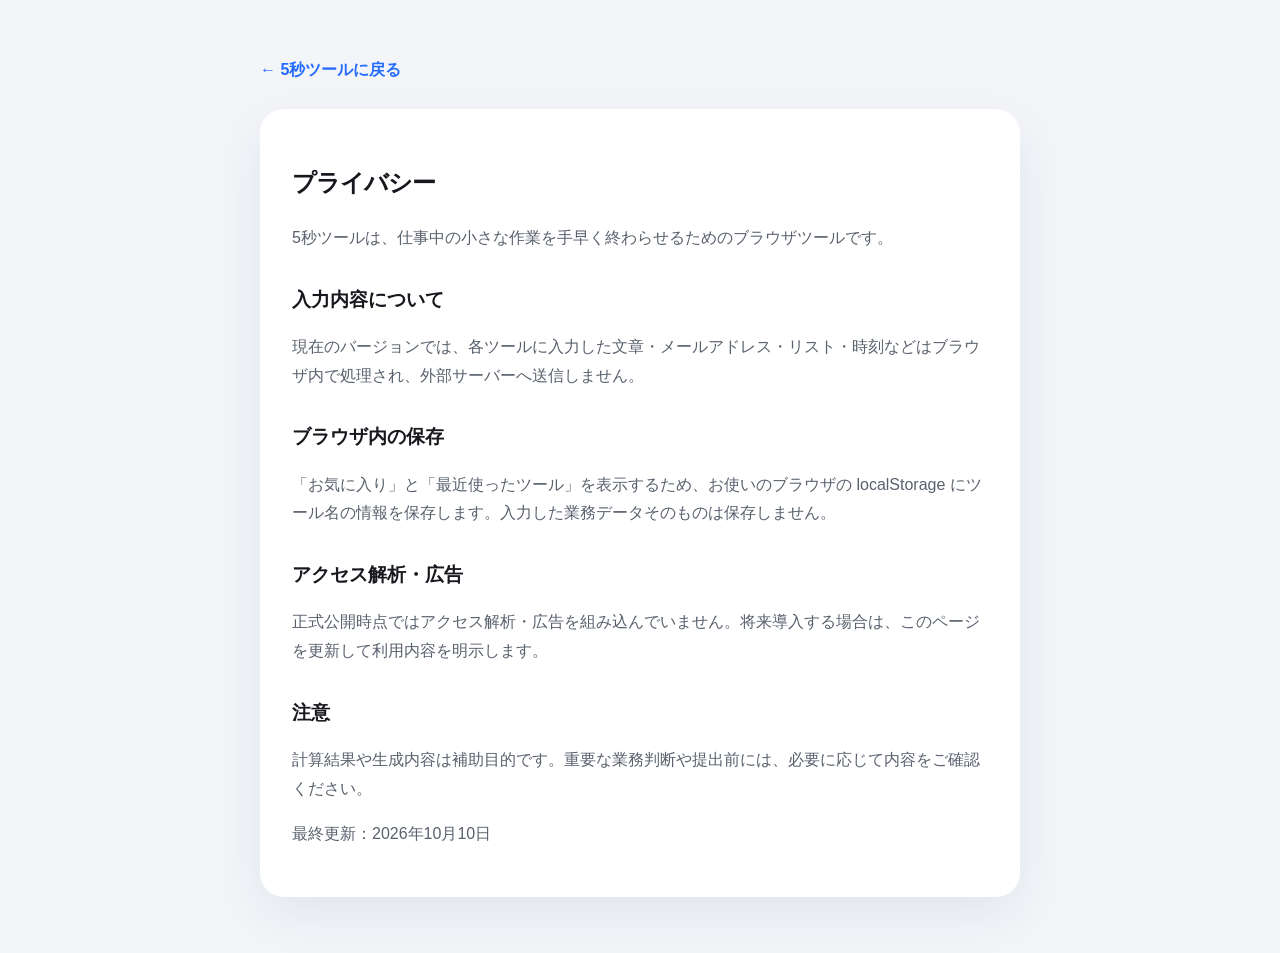
==== privacy.html @ d254f034 "Add files via upload" ====
<!doctype html>
<html lang="ja">
<head>
<meta charset="utf-8">
<meta name="viewport" content="width=device-width,initial-scale=1">
<meta name="theme-color" content="#f3f5f9">
<title>プライバシー｜5秒ツール</title>
<link rel="icon" href="icon.svg" type="image/svg+xml">
<style>body{margin:0;font-family:-apple-system,BlinkMacSystemFont,"Helvetica Neue","Hiragino Sans","Yu Gothic",sans-serif;background:#f3f5f9;color:#16181d;line-height:1.8}.wrap{max-width:760px;margin:auto;padding:56px 20px}.card{background:#fff;border-radius:24px;padding:32px;box-shadow:0 18px 50px rgba(31,45,70,.08)}h1{letter-spacing:-.04em}h2{margin-top:30px;font-size:19px}p,li{color:#59616d}a{color:#246bfe}.back{display:inline-block;margin-bottom:24px;text-decoration:none;font-weight:800}</style>
</head>
<body><main class="wrap"><a class="back" href="index.html">← 5秒ツールに戻る</a><article class="card"><h1>プライバシー</h1><p>5秒ツールは、仕事中の小さな作業を手早く終わらせるためのブラウザツールです。</p><h2>入力内容について</h2><p>現在のバージョンでは、各ツールに入力した文章・メールアドレス・リスト・時刻などはブラウザ内で処理され、外部サーバーへ送信しません。</p><h2>ブラウザ内の保存</h2><p>「お気に入り」と「最近使ったツール」を表示するため、お使いのブラウザの localStorage にツール名の情報を保存します。入力した業務データそのものは保存しません。</p><h2>アクセス解析・広告</h2><p>正式公開時点ではアクセス解析・広告を組み込んでいません。将来導入する場合は、このページを更新して利用内容を明示します。</p><h2>注意</h2><p>計算結果や生成内容は補助目的です。重要な業務判断や提出前には、必要に応じて内容をご確認ください。</p><p>最終更新：2026年10月10日</p></article></main></body></html>
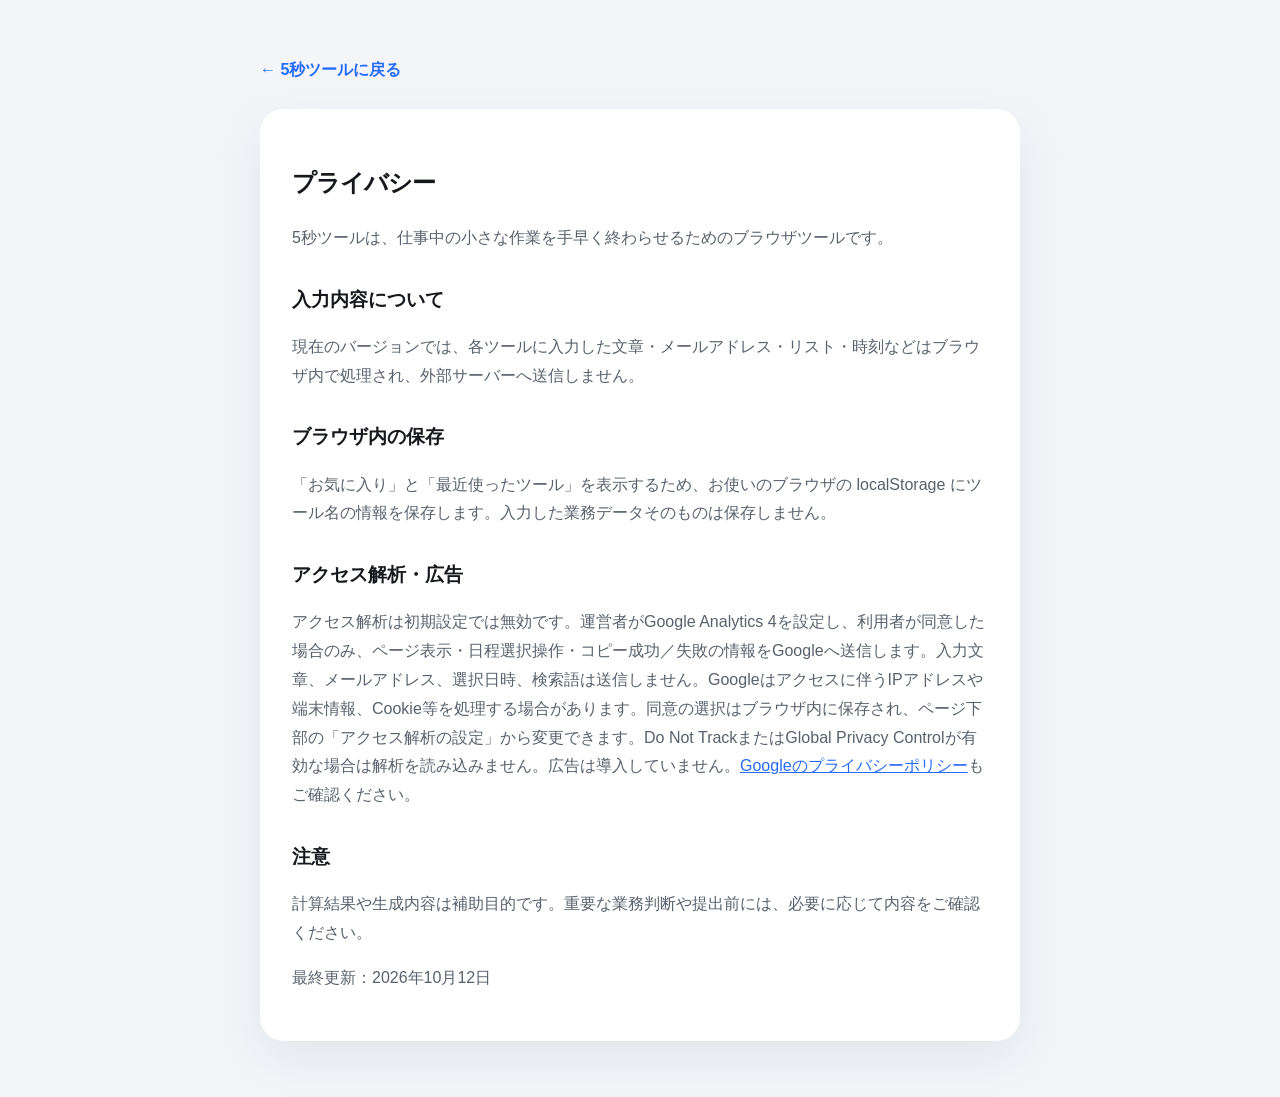
==== commit 87f034c2: "Improve schedule UX, SEO and consent-based GA4 analytics Fix duplicate application initialization; a" ====
--- a/privacy.html
+++ b/privacy.html
@@ -8,4 +8,4 @@
 <link rel="icon" href="icon.svg" type="image/svg+xml">
 <style>body{margin:0;font-family:-apple-system,BlinkMacSystemFont,"Helvetica Neue","Hiragino Sans","Yu Gothic",sans-serif;background:#f3f5f9;color:#16181d;line-height:1.8}.wrap{max-width:760px;margin:auto;padding:56px 20px}.card{background:#fff;border-radius:24px;padding:32px;box-shadow:0 18px 50px rgba(31,45,70,.08)}h1{letter-spacing:-.04em}h2{margin-top:30px;font-size:19px}p,li{color:#59616d}a{color:#246bfe}.back{display:inline-block;margin-bottom:24px;text-decoration:none;font-weight:800}</style>
 </head>
-<body><main class="wrap"><a class="back" href="index.html">← 5秒ツールに戻る</a><article class="card"><h1>プライバシー</h1><p>5秒ツールは、仕事中の小さな作業を手早く終わらせるためのブラウザツールです。</p><h2>入力内容について</h2><p>現在のバージョンでは、各ツールに入力した文章・メールアドレス・リスト・時刻などはブラウザ内で処理され、外部サーバーへ送信しません。</p><h2>ブラウザ内の保存</h2><p>「お気に入り」と「最近使ったツール」を表示するため、お使いのブラウザの localStorage にツール名の情報を保存します。入力した業務データそのものは保存しません。</p><h2>アクセス解析・広告</h2><p>正式公開時点ではアクセス解析・広告を組み込んでいません。将来導入する場合は、このページを更新して利用内容を明示します。</p><h2>注意</h2><p>計算結果や生成内容は補助目的です。重要な業務判断や提出前には、必要に応じて内容をご確認ください。</p><p>最終更新：2026年10月10日</p></article></main></body></html>+<body><main class="wrap"><a class="back" href="index.html">← 5秒ツールに戻る</a><article class="card"><h1>プライバシー</h1><p>5秒ツールは、仕事中の小さな作業を手早く終わらせるためのブラウザツールです。</p><h2>入力内容について</h2><p>現在のバージョンでは、各ツールに入力した文章・メールアドレス・リスト・時刻などはブラウザ内で処理され、外部サーバーへ送信しません。</p><h2>ブラウザ内の保存</h2><p>「お気に入り」と「最近使ったツール」を表示するため、お使いのブラウザの localStorage にツール名の情報を保存します。入力した業務データそのものは保存しません。</p><h2>アクセス解析・広告</h2><p>アクセス解析は初期設定では無効です。運営者がGoogle Analytics 4を設定し、利用者が同意した場合のみ、ページ表示・日程選択操作・コピー成功／失敗の情報をGoogleへ送信します。入力文章、メールアドレス、選択日時、検索語は送信しません。Googleはアクセスに伴うIPアドレスや端末情報、Cookie等を処理する場合があります。同意の選択はブラウザ内に保存され、ページ下部の「アクセス解析の設定」から変更できます。Do Not TrackまたはGlobal Privacy Controlが有効な場合は解析を読み込みません。広告は導入していません。<a href="https://policies.google.com/privacy">Googleのプライバシーポリシー</a>もご確認ください。</p><h2>注意</h2><p>計算結果や生成内容は補助目的です。重要な業務判断や提出前には、必要に応じて内容をご確認ください。</p><p>最終更新：2026年10月12日</p></article></main></body></html>
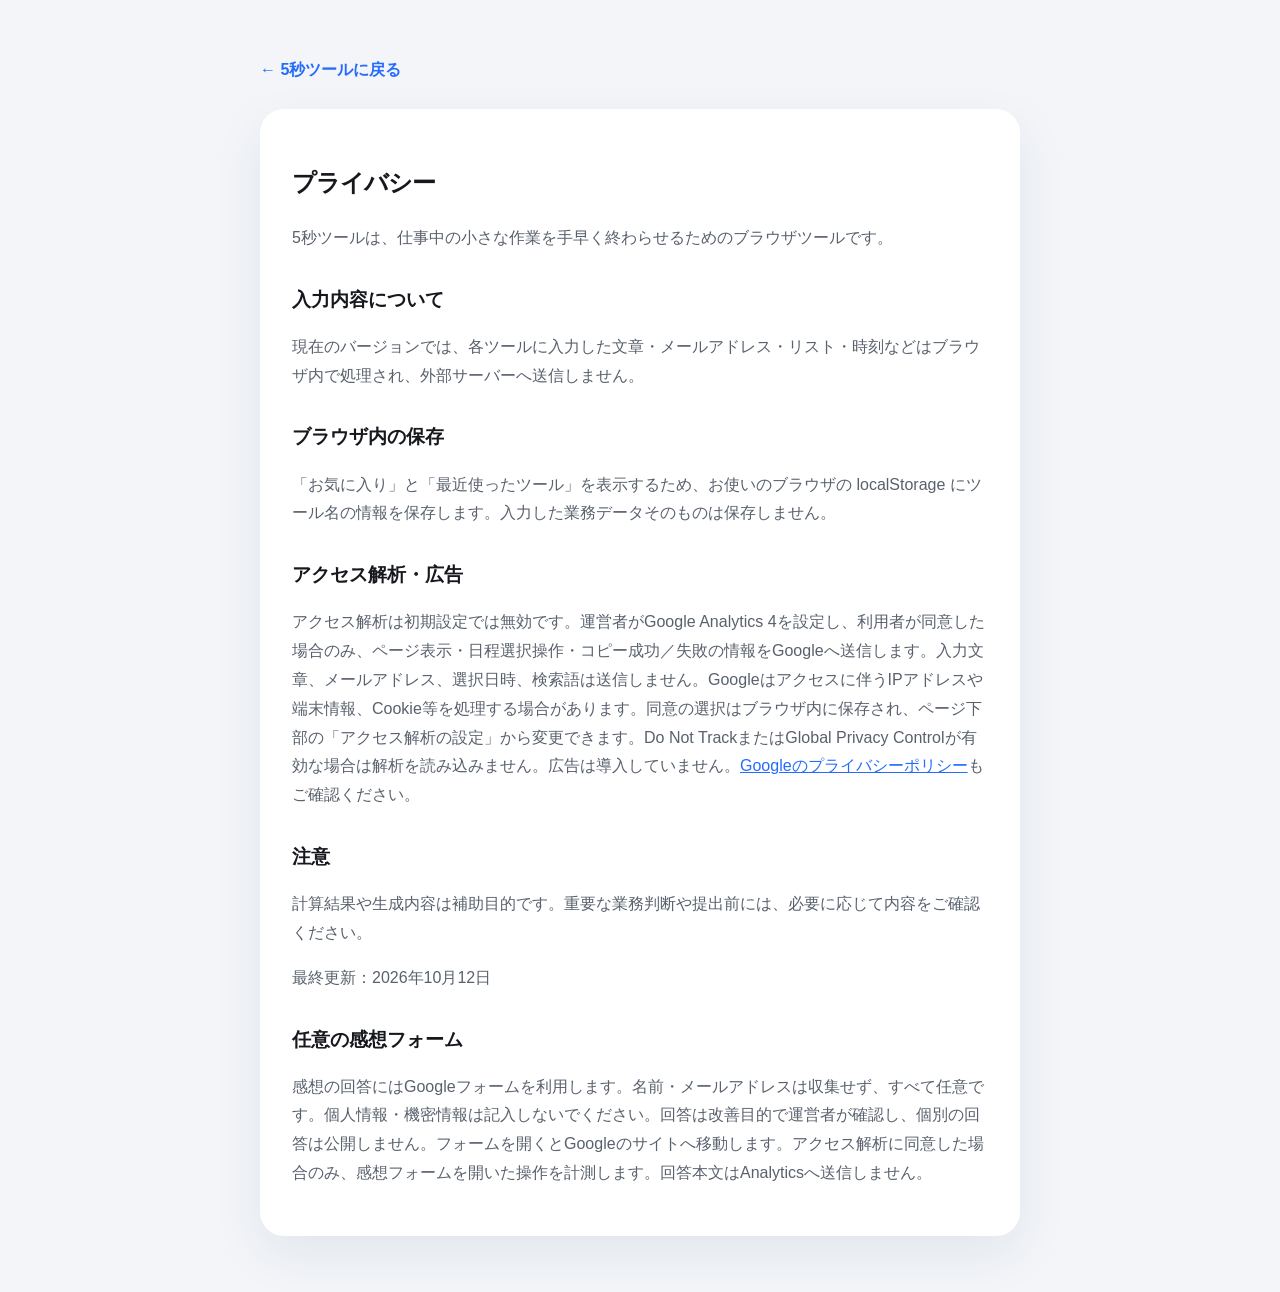
==== commit 339c653b: "Polish schedule UI and add anonymous feedback" ====
--- a/privacy.html
+++ b/privacy.html
@@ -8,4 +8,4 @@
 <link rel="icon" href="icon.svg" type="image/svg+xml">
 <style>body{margin:0;font-family:-apple-system,BlinkMacSystemFont,"Helvetica Neue","Hiragino Sans","Yu Gothic",sans-serif;background:#f3f5f9;color:#16181d;line-height:1.8}.wrap{max-width:760px;margin:auto;padding:56px 20px}.card{background:#fff;border-radius:24px;padding:32px;box-shadow:0 18px 50px rgba(31,45,70,.08)}h1{letter-spacing:-.04em}h2{margin-top:30px;font-size:19px}p,li{color:#59616d}a{color:#246bfe}.back{display:inline-block;margin-bottom:24px;text-decoration:none;font-weight:800}</style>
 </head>
-<body><main class="wrap"><a class="back" href="index.html">← 5秒ツールに戻る</a><article class="card"><h1>プライバシー</h1><p>5秒ツールは、仕事中の小さな作業を手早く終わらせるためのブラウザツールです。</p><h2>入力内容について</h2><p>現在のバージョンでは、各ツールに入力した文章・メールアドレス・リスト・時刻などはブラウザ内で処理され、外部サーバーへ送信しません。</p><h2>ブラウザ内の保存</h2><p>「お気に入り」と「最近使ったツール」を表示するため、お使いのブラウザの localStorage にツール名の情報を保存します。入力した業務データそのものは保存しません。</p><h2>アクセス解析・広告</h2><p>アクセス解析は初期設定では無効です。運営者がGoogle Analytics 4を設定し、利用者が同意した場合のみ、ページ表示・日程選択操作・コピー成功／失敗の情報をGoogleへ送信します。入力文章、メールアドレス、選択日時、検索語は送信しません。Googleはアクセスに伴うIPアドレスや端末情報、Cookie等を処理する場合があります。同意の選択はブラウザ内に保存され、ページ下部の「アクセス解析の設定」から変更できます。Do Not TrackまたはGlobal Privacy Controlが有効な場合は解析を読み込みません。広告は導入していません。<a href="https://policies.google.com/privacy">Googleのプライバシーポリシー</a>もご確認ください。</p><h2>注意</h2><p>計算結果や生成内容は補助目的です。重要な業務判断や提出前には、必要に応じて内容をご確認ください。</p><p>最終更新：2026年10月12日</p></article></main></body></html>+<body><main class="wrap"><a class="back" href="index.html">← 5秒ツールに戻る</a><article class="card"><h1>プライバシー</h1><p>5秒ツールは、仕事中の小さな作業を手早く終わらせるためのブラウザツールです。</p><h2>入力内容について</h2><p>現在のバージョンでは、各ツールに入力した文章・メールアドレス・リスト・時刻などはブラウザ内で処理され、外部サーバーへ送信しません。</p><h2>ブラウザ内の保存</h2><p>「お気に入り」と「最近使ったツール」を表示するため、お使いのブラウザの localStorage にツール名の情報を保存します。入力した業務データそのものは保存しません。</p><h2>アクセス解析・広告</h2><p>アクセス解析は初期設定では無効です。運営者がGoogle Analytics 4を設定し、利用者が同意した場合のみ、ページ表示・日程選択操作・コピー成功／失敗の情報をGoogleへ送信します。入力文章、メールアドレス、選択日時、検索語は送信しません。Googleはアクセスに伴うIPアドレスや端末情報、Cookie等を処理する場合があります。同意の選択はブラウザ内に保存され、ページ下部の「アクセス解析の設定」から変更できます。Do Not TrackまたはGlobal Privacy Controlが有効な場合は解析を読み込みません。広告は導入していません。<a href="https://policies.google.com/privacy">Googleのプライバシーポリシー</a>もご確認ください。</p><h2>注意</h2><p>計算結果や生成内容は補助目的です。重要な業務判断や提出前には、必要に応じて内容をご確認ください。</p><p>最終更新：2026年10月12日</p><h2>任意の感想フォーム</h2><p>感想の回答にはGoogleフォームを利用します。名前・メールアドレスは収集せず、すべて任意です。個人情報・機密情報は記入しないでください。回答は改善目的で運営者が確認し、個別の回答は公開しません。フォームを開くとGoogleのサイトへ移動します。アクセス解析に同意した場合のみ、感想フォームを開いた操作を計測します。回答本文はAnalyticsへ送信しません。</p></article></main></body></html>
